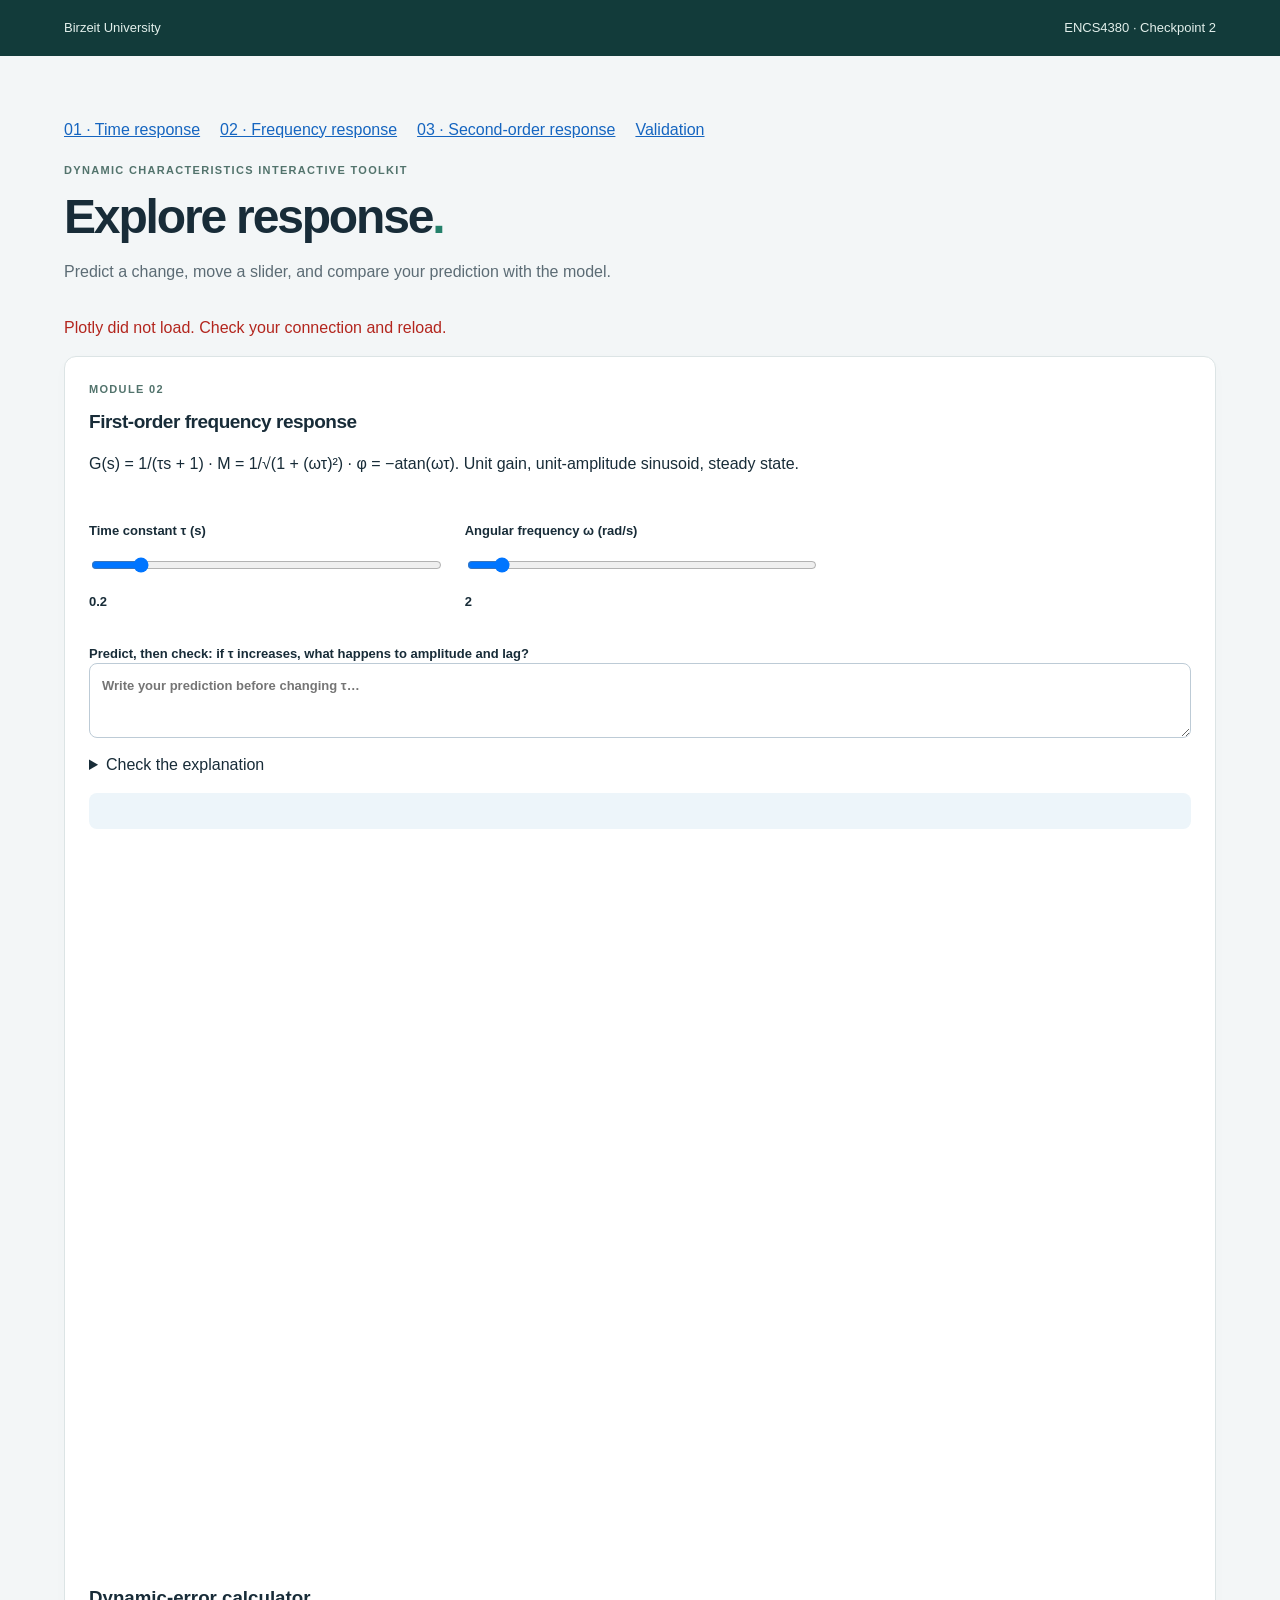
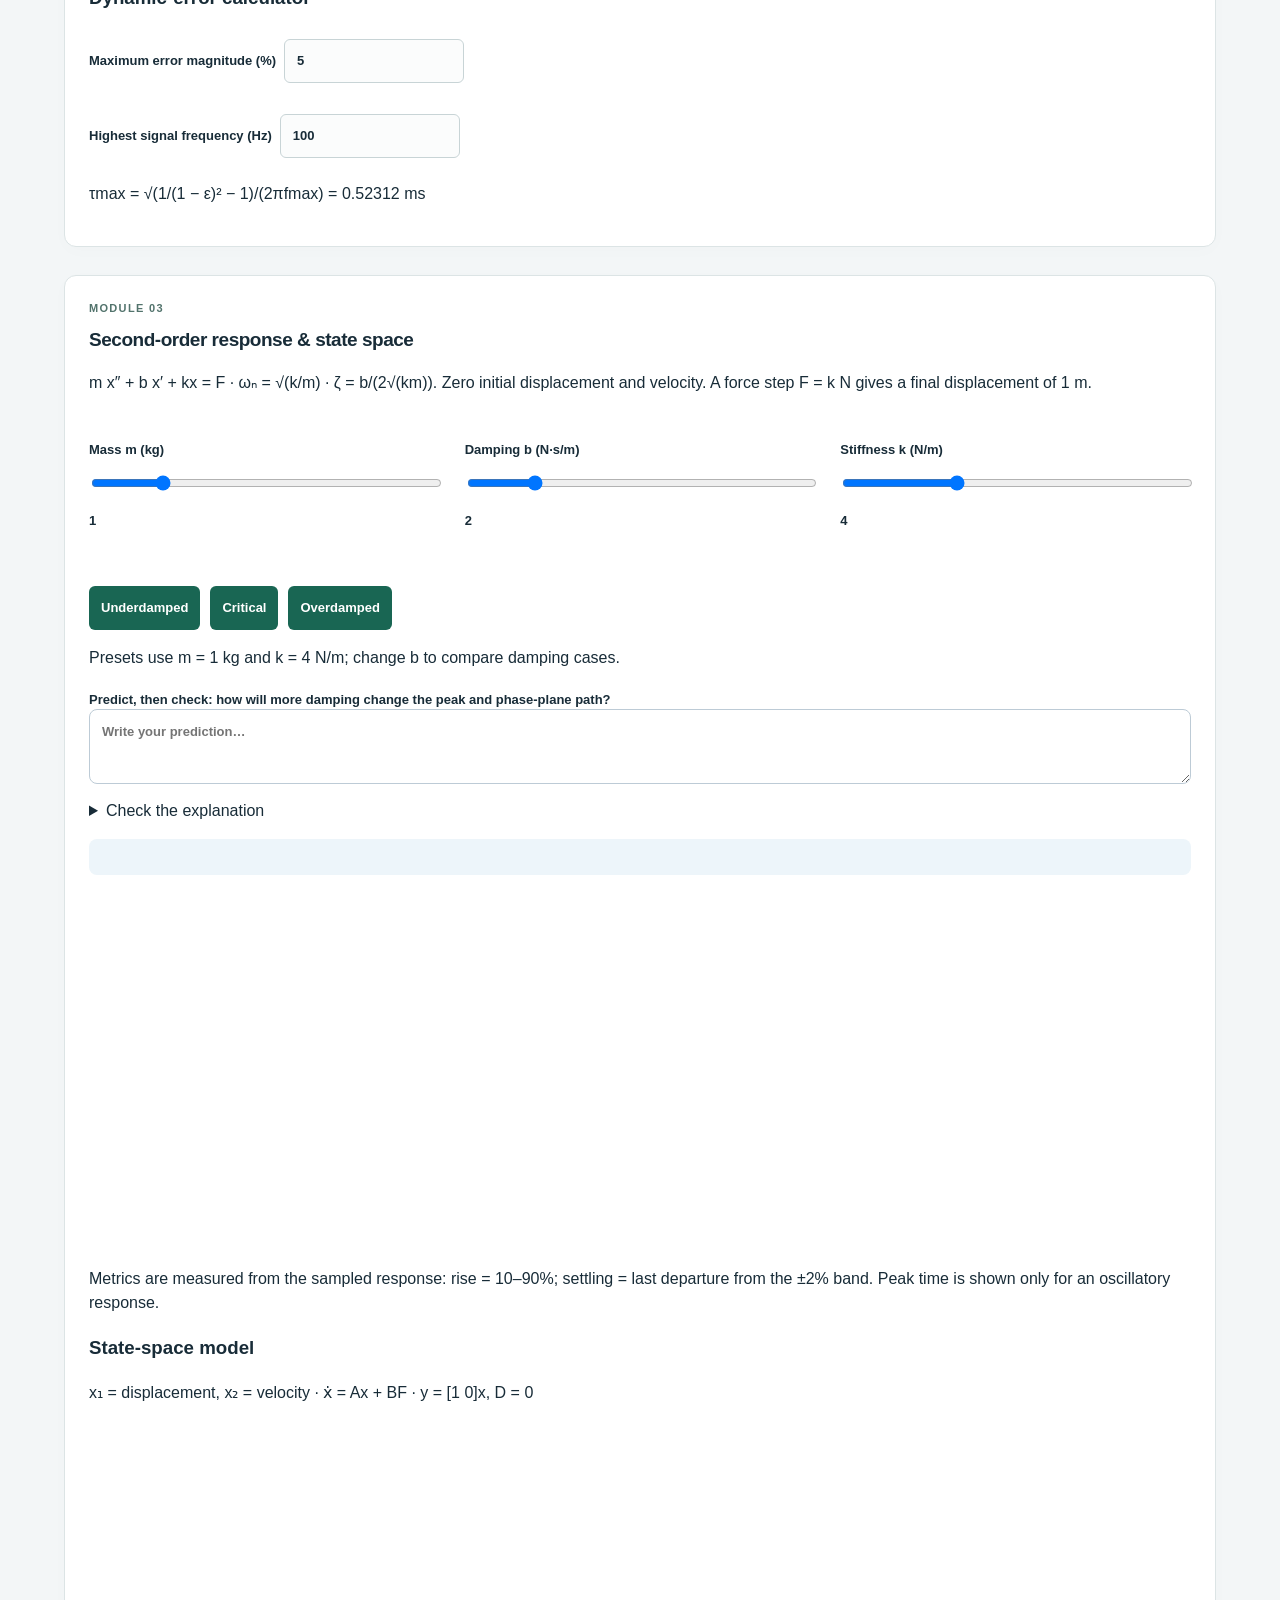
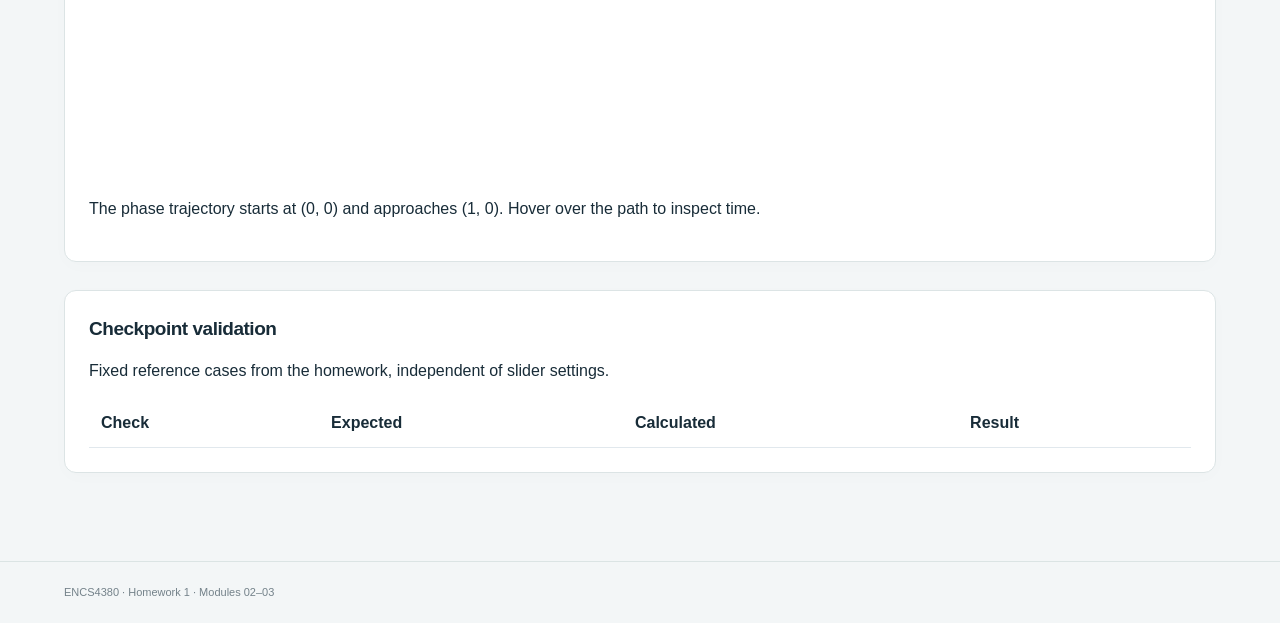
==== checkpoint.html @ 11f48721 "Complete checkpoint 2 frequency and second-order modules" ====
<!doctype html><html lang="en"><head><meta charset="utf-8"><meta name="viewport" content="width=device-width,initial-scale=1"><title>Frequency & second-order response · ENCS4380</title><link rel="stylesheet" href="style.css"><link rel="stylesheet" href="checkpoint.css"><script defer src="https://cdn.plot.ly/plotly-3.1.0.min.js"></script><script defer src="dynamics.js"></script><script defer src="checkpoint.js"></script></head><body><header class="masthead"><span>Birzeit University</span><span>ENCS4380 · Checkpoint 2</span></header><main><nav><a href="index.html">01 · Time response</a><a href="#frequency">02 · Frequency response</a><a href="#second">03 · Second-order response</a><a href="#checks">Validation</a></nav><div class="intro"><p class="eyebrow">Dynamic Characteristics Interactive Toolkit</p><h1>Explore response<span>.</span></h1><p>Predict a change, move a slider, and compare your prediction with the model.</p></div><p id="error" role="alert"></p>
<section id="frequency" class="panel chart"><p class="eyebrow">Module 02</p><h2>First-order frequency response</h2><p>G(s) = 1/(τs + 1) · M = 1/√(1 + (ωτ)²) · φ = −atan(ωτ). Unit gain, unit-amplitude sinusoid, steady state.</p><div class="controls-grid"><label>Time constant τ (s)<input id="ftau" type="range" min="0.01" max="2" step="0.01" value="0.2"><output for="ftau"></output></label><label>Angular frequency ω (rad/s)<input id="omega" type="range" min="0.1" max="40" step="0.1" value="2"><output for="omega"></output></label></div><label>Predict, then check: if τ increases, what happens to amplitude and lag?<textarea placeholder="Write your prediction before changing τ…"></textarea></label><details><summary>Check the explanation</summary><p>Larger τ reduces M and increases the magnitude of the phase lag. The cutoff moves to a lower frequency.</p></details><p id="frequencyMetrics" class="metrics" aria-live="polite"></p><div id="sines" class="graph"></div><div class="two"><div id="bodeMagnitude" class="graph"></div><div id="bodePhase" class="graph"></div></div><h3>Dynamic-error calculator</h3><p id="dynamicError"></p><label>Maximum error magnitude (%)<input id="errorLimit" type="number" min="0.01" max="99" step="0.1" value="5"></label><label>Highest signal frequency (Hz)<input id="maxHz" type="number" min="0.01" step="1" value="100"></label><p id="calculator" aria-live="polite"></p></section>
<section id="second" class="panel chart"><p class="eyebrow">Module 03</p><h2>Second-order response & state space</h2><p>m x″ + b x′ + kx = F · ωₙ = √(k/m) · ζ = b/(2√(km)). Zero initial displacement and velocity. A force step F = k N gives a final displacement of 1 m.</p><div class="controls-grid"><label>Mass m (kg)<input id="mass" type="range" min="0.2" max="5" step="0.1" value="1"><output for="mass"></output></label><label>Damping b (N·s/m)<input id="damping" type="range" min="0.2" max="12" step="0.1" value="2"><output for="damping"></output></label><label>Stiffness k (N/m)<input id="stiffness" type="range" min="0.5" max="12" step="0.1" value="4"><output for="stiffness"></output></label></div><div class="presets"><button data-damping="2">Underdamped</button><button data-damping="4">Critical</button><button data-damping="6">Overdamped</button></div><p>Presets use m = 1 kg and k = 4 N/m; change b to compare damping cases.</p><label>Predict, then check: how will more damping change the peak and phase-plane path?<textarea placeholder="Write your prediction…"></textarea></label><details><summary>Check the explanation</summary><p>Underdamped systems overshoot and spiral toward equilibrium. Critical and overdamped systems do not overshoot; their paths approach equilibrium without spiraling. Excess damping slows the response.</p></details><p id="secondMetrics" class="metrics" aria-live="polite"></p><div id="step" class="graph"></div><p>Metrics are measured from the sampled response: rise = 10–90%; settling = last departure from the ±2% band. Peak time is shown only for an oscillatory response.</p><h3>State-space model</h3><p>x₁ = displacement, x₂ = velocity · ẋ = Ax + BF · y = [1 0]x, D = 0</p><pre id="matrices"></pre><p id="eigenvalues"></p><div class="two"><div id="poles" class="graph"></div><div id="phase" class="graph"></div></div><p>The phase trajectory starts at (0, 0) and approaches (1, 0). Hover over the path to inspect time.</p></section><section id="checks" class="panel chart"><h2>Checkpoint validation</h2><p>Fixed reference cases from the homework, independent of slider settings.</p><div class="table-scroll"><table><thead><tr><th>Check</th><th>Expected</th><th>Calculated</th><th>Result</th></tr></thead><tbody id="validation"></tbody></table></div></section></main><footer>ENCS4380 · Homework 1 · Modules 02–03</footer></body></html>
---- style.css ----
:root{font-family:Inter,Segoe UI,Arial,sans-serif;color:#182c38;background:#f3f6f7;font-synthesis:none;line-height:1.5}*{box-sizing:border-box}body{margin:0}.masthead{background:#123b3a;color:#e2efeb;padding:18px max(5vw,20px);display:flex;justify-content:space-between;font-size:13px;gap:12px}main{max-width:1440px;margin:auto;padding:42px 5vw 60px}.intro{position:relative;margin-bottom:32px}.eyebrow{text-transform:uppercase;letter-spacing:.12em;font-size:11px;font-weight:700;color:#52736c;margin:0 0 10px}h1{font-size:clamp(30px,4vw,48px);letter-spacing:-.045em;line-height:1.13;margin:12px 0 16px}h1 span{color:#24816b}.intro>p:not(.eyebrow){color:#5c6c75;max-width:660px}.checkpoint,.tag{display:inline-block;border:1px solid #cde0d8;background:#edf6f1;color:#27664f;border-radius:5px;padding:5px 9px;font-size:10px;letter-spacing:.07em;font-weight:700}.checkpoint{margin-top:8px}.workspace{display:grid;grid-template-columns:270px minmax(0,1fr);gap:24px;align-items:start}.panel{background:white;border:1px solid #dce4e5;border-radius:12px;box-shadow:0 4px 18px #17372e04}.controls{padding:24px;position:sticky;top:20px}h2{font-size:19px;letter-spacing:-.025em;margin:0 0 8px}.muted{color:#62727a;font-size:13px;margin:0 0 18px}label{display:flex;justify-content:space-between;font-size:13px;font-weight:600;margin:20px 0 7px}label span{color:#53726a}input,select,button{font:inherit;width:100%;border-radius:6px}input,select{border:1px solid #c8d4d6;background:#fbfcfc;padding:10px 12px;color:#182c38;min-height:44px}input:focus-visible,select:focus-visible,button:focus-visible{outline:3px solid #8fd4c3;outline-offset:2px}input[aria-invalid=true]{border-color:#b43b36}small{display:block;color:#74828a;font-size:11px;margin-top:5px}button{background:#196653;border:0;color:white;padding:12px;margin-top:24px;cursor:pointer;display:flex;justify-content:space-between;font-weight:600;font-size:13px}button:hover{background:#124c3e}.model{border-top:1px solid #e3eaea;margin-top:25px;padding-top:22px}.model>span{font-size:10px;letter-spacing:.1em;color:#638078}.model p{font-family:Georgia,serif;font-size:19px}.results{min-width:0;display:grid;gap:22px}.chart,.validation{padding:24px;min-width:0}.section-heading{display:flex;align-items:center;justify-content:space-between;gap:12px}.plot-scroll{overflow-x:auto;max-width:100%}#responsePlot,#errorPlot{width:100%;min-width:560px;min-height:520px}#errorPlot{min-height:650px}.status{color:#52736c;font-size:12px;margin:0}.error{padding:15px;border:1px solid #edbab6;background:#fff0ee;color:#96352f;border-radius:8px;font-size:14px}.validation table{border-collapse:collapse;width:100%;font-size:13px;text-align:left}.validation th,.validation td{border-bottom:1px solid #e6eded;padding:12px 8px}.validation th{font-size:11px;color:#64767d}.table-scroll{overflow:auto}.pass{color:#246a4b;font-weight:700}.fail{color:#a7332e;font-weight:700}.validation-note{font-size:12px;color:#62727a;margin-bottom:0}footer{max-width:1440px;margin:auto;border-top:1px solid #dbe4e4;padding:22px 5vw;font-size:11px;color:#74828a;display:flex;justify-content:space-between;gap:14px}[hidden]{display:none!important}@media(max-width:850px){.workspace{grid-template-columns:1fr}.controls{position:static}form{display:grid;grid-template-columns:1fr}main{padding-top:28px}.masthead,footer{flex-direction:column;gap:4px}.chart,.validation{padding:18px}.plot-scroll{margin-top:12px}.section-heading{align-items:flex-start}}@media(prefers-reduced-motion:no-preference){button{transition:background .15s}}
---- checkpoint.css ----
html{scroll-behavior:smooth}nav{display:flex;gap:20px;flex-wrap:wrap;padding:20px 0}nav a{color:#1565c0}section{margin-bottom:28px;scroll-margin-top:20px}.controls-grid{display:grid;grid-template-columns:repeat(3,minmax(0,1fr));gap:25px;margin:25px 0}.controls-grid label{display:block}input[type=range]{width:100%}output{display:block;font-weight:bold}textarea{display:block;width:100%;min-height:75px;padding:12px;border:1px solid #bdcbd6;border-radius:8px;font:inherit;box-sizing:border-box}details{margin:15px 0}summary{cursor:pointer}.metrics{padding:18px;background:#edf5fa;border-radius:8px;line-height:1.9}.two{display:grid;grid-template-columns:1fr 1fr;min-width:0}.graph{min-width:0;min-height:360px}.presets{display:flex;flex-wrap:wrap;gap:10px}.presets button{width:auto}pre{white-space:pre-wrap;font-size:16px}#error{color:#b3261e}#frequency>label{display:block;margin:15px 0}section input[type=number]{max-width:180px;margin:8px} @media(max-width:750px){.controls-grid,.two{grid-template-columns:1fr}.chart{padding:18px}nav{gap:12px}.graph{min-height:320px}}
#checks table{width:100%;border-collapse:collapse}#checks th,#checks td{padding:12px;text-align:left;border-bottom:1px solid #e1e8ed}#second>label{display:block}
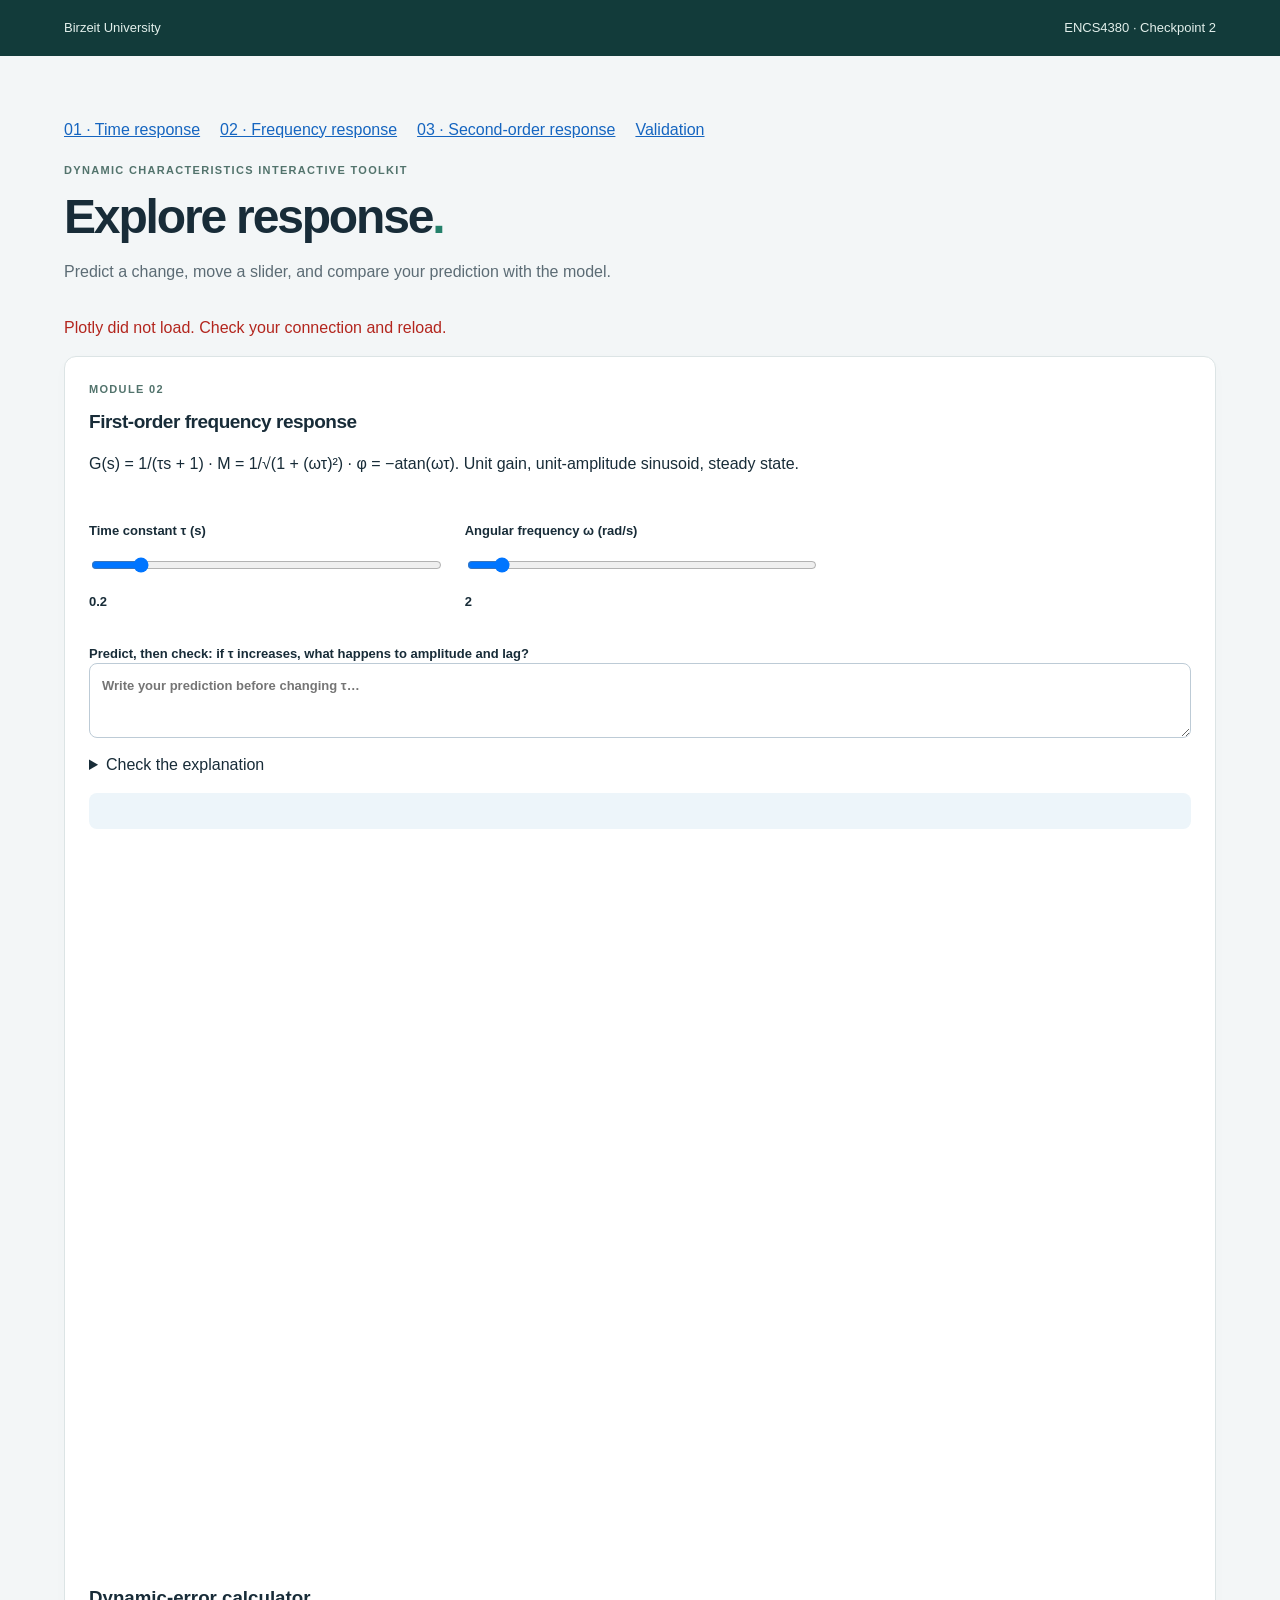
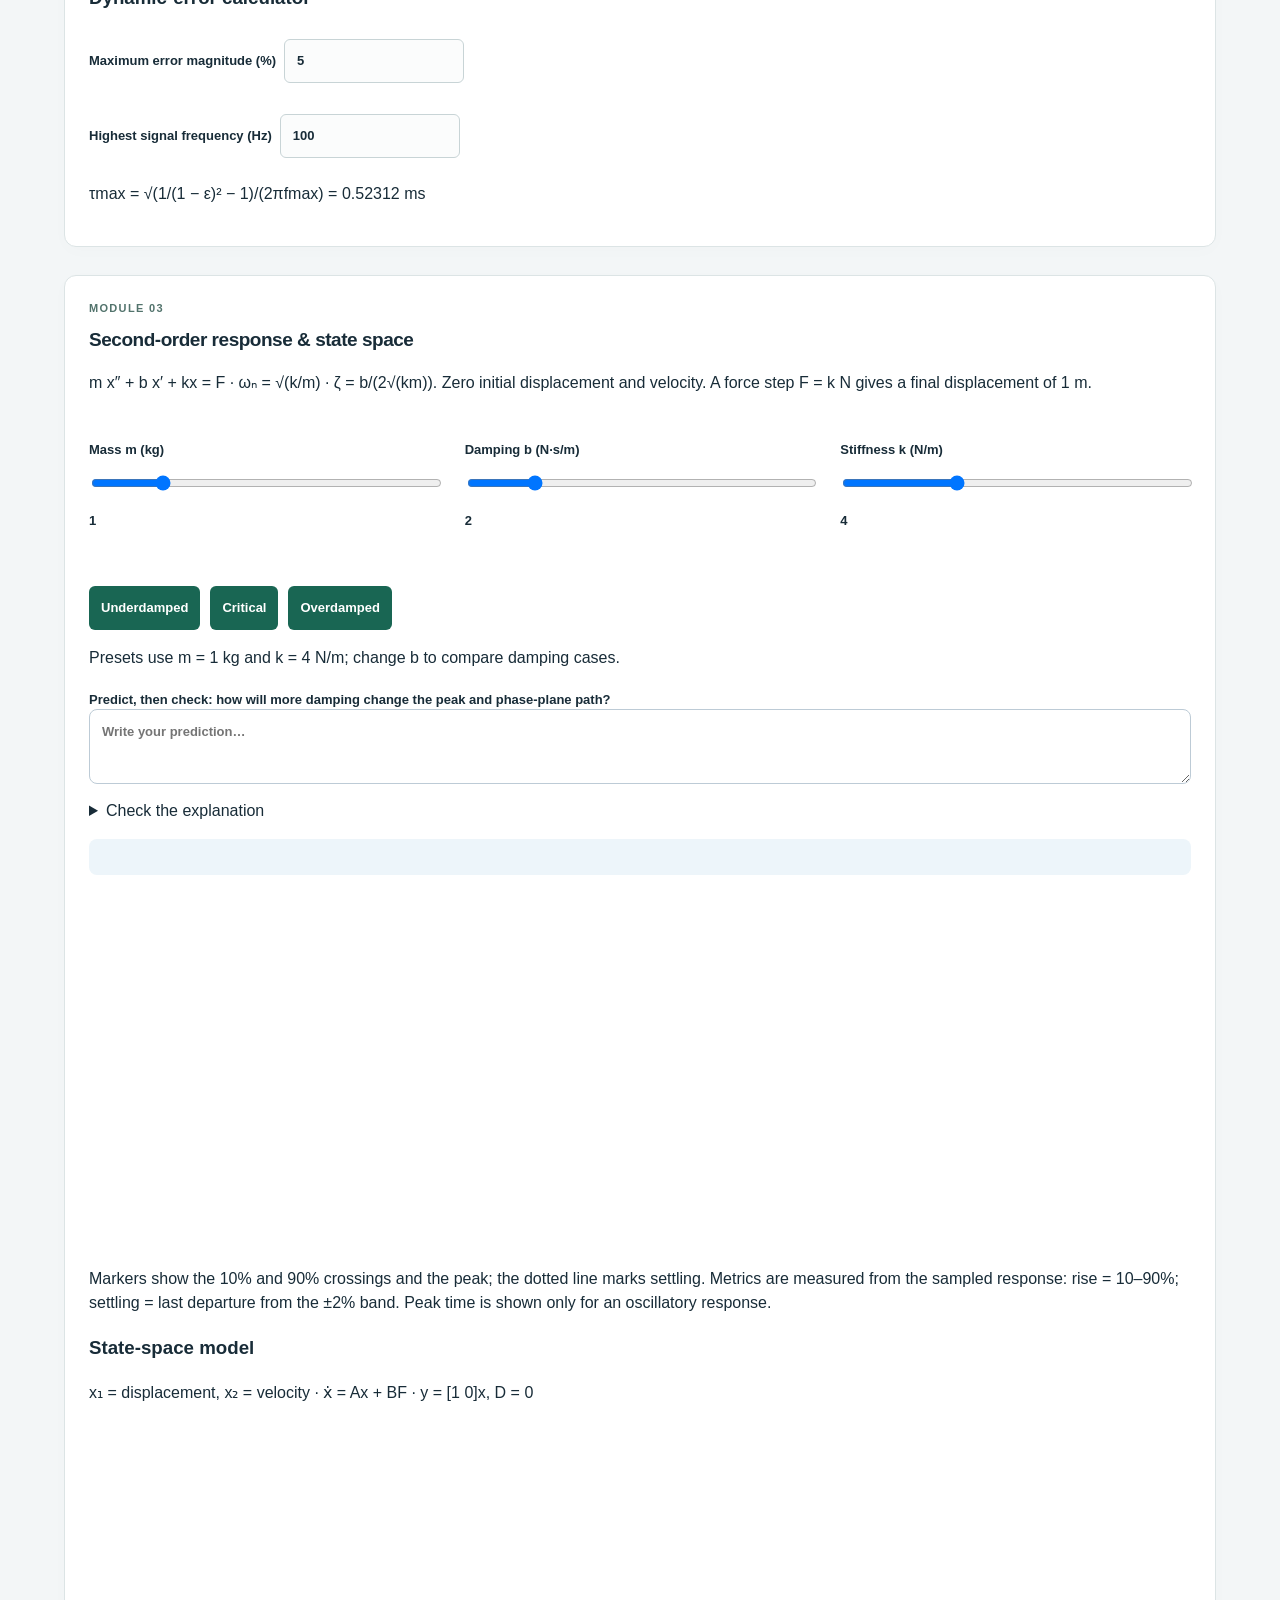
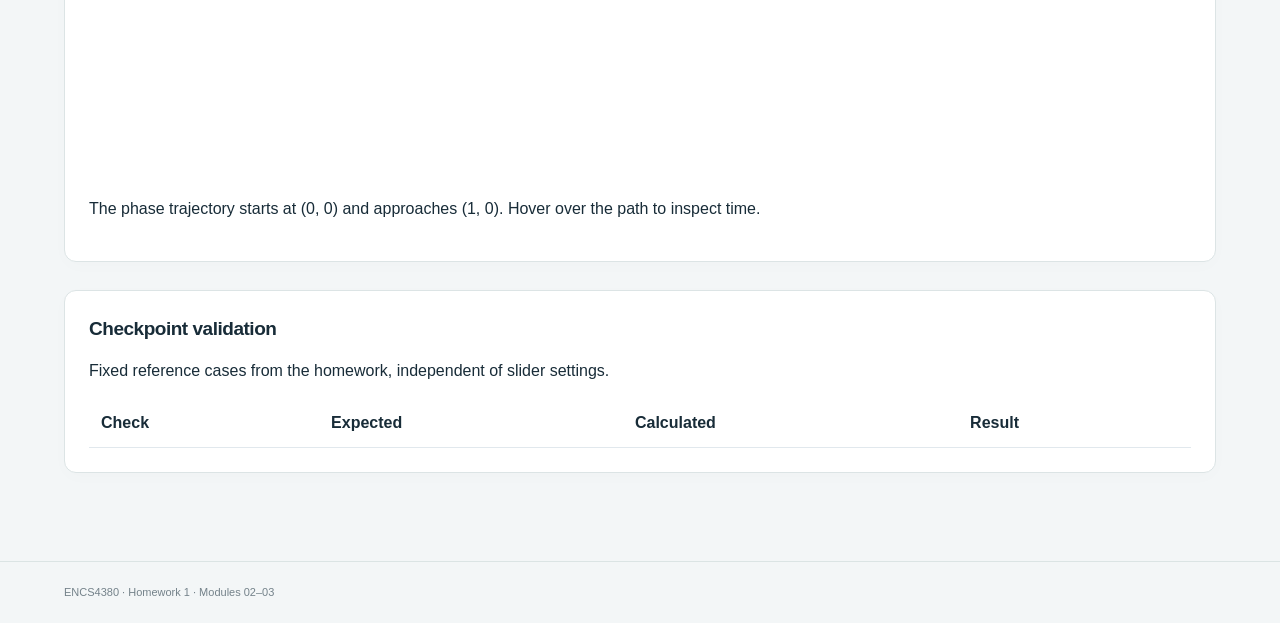
==== commit a86cd6e2: "Complete checkpoint 2 validation and response markers" ====
--- a/checkpoint.html
+++ b/checkpoint.html
@@ -1,3 +1,3 @@
-<!doctype html><html lang="en"><head><meta charset="utf-8"><meta name="viewport" content="width=device-width,initial-scale=1"><title>Frequency & second-order response · ENCS4380</title><link rel="stylesheet" href="style.css"><link rel="stylesheet" href="checkpoint.css"><script defer src="https://cdn.plot.ly/plotly-3.1.0.min.js"></script><script defer src="dynamics.js"></script><script defer src="checkpoint.js"></script></head><body><header class="masthead"><span>Birzeit University</span><span>ENCS4380 · Checkpoint 2</span></header><main><nav><a href="index.html">01 · Time response</a><a href="#frequency">02 · Frequency response</a><a href="#second">03 · Second-order response</a><a href="#checks">Validation</a></nav><div class="intro"><p class="eyebrow">Dynamic Characteristics Interactive Toolkit</p><h1>Explore response<span>.</span></h1><p>Predict a change, move a slider, and compare your prediction with the model.</p></div><p id="error" role="alert"></p>
+<!doctype html><html lang="en"><head><meta charset="utf-8"><meta name="viewport" content="width=device-width,initial-scale=1"><title>Frequency & second-order response · ENCS4380</title><link rel="stylesheet" href="style.css"><link rel="stylesheet" href="checkpoint.css"><script defer src="https://cdn.plot.ly/plotly-3.1.0.min.js"></script><script defer src="physics.js"></script><script defer src="dynamics.js"></script><script defer src="checkpoint.js"></script></head><body><header class="masthead"><span>Birzeit University</span><span>ENCS4380 · Checkpoint 2</span></header><main><nav><a href="index.html">01 · Time response</a><a href="#frequency">02 · Frequency response</a><a href="#second">03 · Second-order response</a><a href="#checks">Validation</a></nav><div class="intro"><p class="eyebrow">Dynamic Characteristics Interactive Toolkit</p><h1>Explore response<span>.</span></h1><p>Predict a change, move a slider, and compare your prediction with the model.</p></div><p id="error" role="alert"></p>
 <section id="frequency" class="panel chart"><p class="eyebrow">Module 02</p><h2>First-order frequency response</h2><p>G(s) = 1/(τs + 1) · M = 1/√(1 + (ωτ)²) · φ = −atan(ωτ). Unit gain, unit-amplitude sinusoid, steady state.</p><div class="controls-grid"><label>Time constant τ (s)<input id="ftau" type="range" min="0.01" max="2" step="0.01" value="0.2"><output for="ftau"></output></label><label>Angular frequency ω (rad/s)<input id="omega" type="range" min="0.1" max="40" step="0.1" value="2"><output for="omega"></output></label></div><label>Predict, then check: if τ increases, what happens to amplitude and lag?<textarea placeholder="Write your prediction before changing τ…"></textarea></label><details><summary>Check the explanation</summary><p>Larger τ reduces M and increases the magnitude of the phase lag. The cutoff moves to a lower frequency.</p></details><p id="frequencyMetrics" class="metrics" aria-live="polite"></p><div id="sines" class="graph"></div><div class="two"><div id="bodeMagnitude" class="graph"></div><div id="bodePhase" class="graph"></div></div><h3>Dynamic-error calculator</h3><p id="dynamicError"></p><label>Maximum error magnitude (%)<input id="errorLimit" type="number" min="0.01" max="99" step="0.1" value="5"></label><label>Highest signal frequency (Hz)<input id="maxHz" type="number" min="0.01" step="1" value="100"></label><p id="calculator" aria-live="polite"></p></section>
-<section id="second" class="panel chart"><p class="eyebrow">Module 03</p><h2>Second-order response & state space</h2><p>m x″ + b x′ + kx = F · ωₙ = √(k/m) · ζ = b/(2√(km)). Zero initial displacement and velocity. A force step F = k N gives a final displacement of 1 m.</p><div class="controls-grid"><label>Mass m (kg)<input id="mass" type="range" min="0.2" max="5" step="0.1" value="1"><output for="mass"></output></label><label>Damping b (N·s/m)<input id="damping" type="range" min="0.2" max="12" step="0.1" value="2"><output for="damping"></output></label><label>Stiffness k (N/m)<input id="stiffness" type="range" min="0.5" max="12" step="0.1" value="4"><output for="stiffness"></output></label></div><div class="presets"><button data-damping="2">Underdamped</button><button data-damping="4">Critical</button><button data-damping="6">Overdamped</button></div><p>Presets use m = 1 kg and k = 4 N/m; change b to compare damping cases.</p><label>Predict, then check: how will more damping change the peak and phase-plane path?<textarea placeholder="Write your prediction…"></textarea></label><details><summary>Check the explanation</summary><p>Underdamped systems overshoot and spiral toward equilibrium. Critical and overdamped systems do not overshoot; their paths approach equilibrium without spiraling. Excess damping slows the response.</p></details><p id="secondMetrics" class="metrics" aria-live="polite"></p><div id="step" class="graph"></div><p>Metrics are measured from the sampled response: rise = 10–90%; settling = last departure from the ±2% band. Peak time is shown only for an oscillatory response.</p><h3>State-space model</h3><p>x₁ = displacement, x₂ = velocity · ẋ = Ax + BF · y = [1 0]x, D = 0</p><pre id="matrices"></pre><p id="eigenvalues"></p><div class="two"><div id="poles" class="graph"></div><div id="phase" class="graph"></div></div><p>The phase trajectory starts at (0, 0) and approaches (1, 0). Hover over the path to inspect time.</p></section><section id="checks" class="panel chart"><h2>Checkpoint validation</h2><p>Fixed reference cases from the homework, independent of slider settings.</p><div class="table-scroll"><table><thead><tr><th>Check</th><th>Expected</th><th>Calculated</th><th>Result</th></tr></thead><tbody id="validation"></tbody></table></div></section></main><footer>ENCS4380 · Homework 1 · Modules 02–03</footer></body></html>+<section id="second" class="panel chart"><p class="eyebrow">Module 03</p><h2>Second-order response & state space</h2><p>m x″ + b x′ + kx = F · ωₙ = √(k/m) · ζ = b/(2√(km)). Zero initial displacement and velocity. A force step F = k N gives a final displacement of 1 m.</p><div class="controls-grid"><label>Mass m (kg)<input id="mass" type="range" min="0.2" max="5" step="0.1" value="1"><output for="mass"></output></label><label>Damping b (N·s/m)<input id="damping" type="range" min="0.2" max="12" step="0.1" value="2"><output for="damping"></output></label><label>Stiffness k (N/m)<input id="stiffness" type="range" min="0.5" max="12" step="0.1" value="4"><output for="stiffness"></output></label></div><div class="presets"><button data-damping="2">Underdamped</button><button data-damping="4">Critical</button><button data-damping="6">Overdamped</button></div><p>Presets use m = 1 kg and k = 4 N/m; change b to compare damping cases.</p><label>Predict, then check: how will more damping change the peak and phase-plane path?<textarea placeholder="Write your prediction…"></textarea></label><details><summary>Check the explanation</summary><p>Underdamped systems overshoot and spiral toward equilibrium. Critical and overdamped systems do not overshoot; their paths approach equilibrium without spiraling. Excess damping slows the response.</p></details><p id="secondMetrics" class="metrics" aria-live="polite"></p><div id="step" class="graph"></div><p>Markers show the 10% and 90% crossings and the peak; the dotted line marks settling. Metrics are measured from the sampled response: rise = 10–90%; settling = last departure from the ±2% band. Peak time is shown only for an oscillatory response.</p><h3>State-space model</h3><p>x₁ = displacement, x₂ = velocity · ẋ = Ax + BF · y = [1 0]x, D = 0</p><pre id="matrices"></pre><p id="eigenvalues"></p><div class="two"><div id="poles" class="graph"></div><div id="phase" class="graph"></div></div><p>The phase trajectory starts at (0, 0) and approaches (1, 0). Hover over the path to inspect time.</p></section><section id="checks" class="panel chart"><h2>Checkpoint validation</h2><p>Fixed reference cases from the homework, independent of slider settings.</p><div class="table-scroll"><table><thead><tr><th>Check</th><th>Expected</th><th>Calculated</th><th>Result</th></tr></thead><tbody id="validation"></tbody></table></div></section></main><footer>ENCS4380 · Homework 1 · Modules 02–03</footer></body></html>
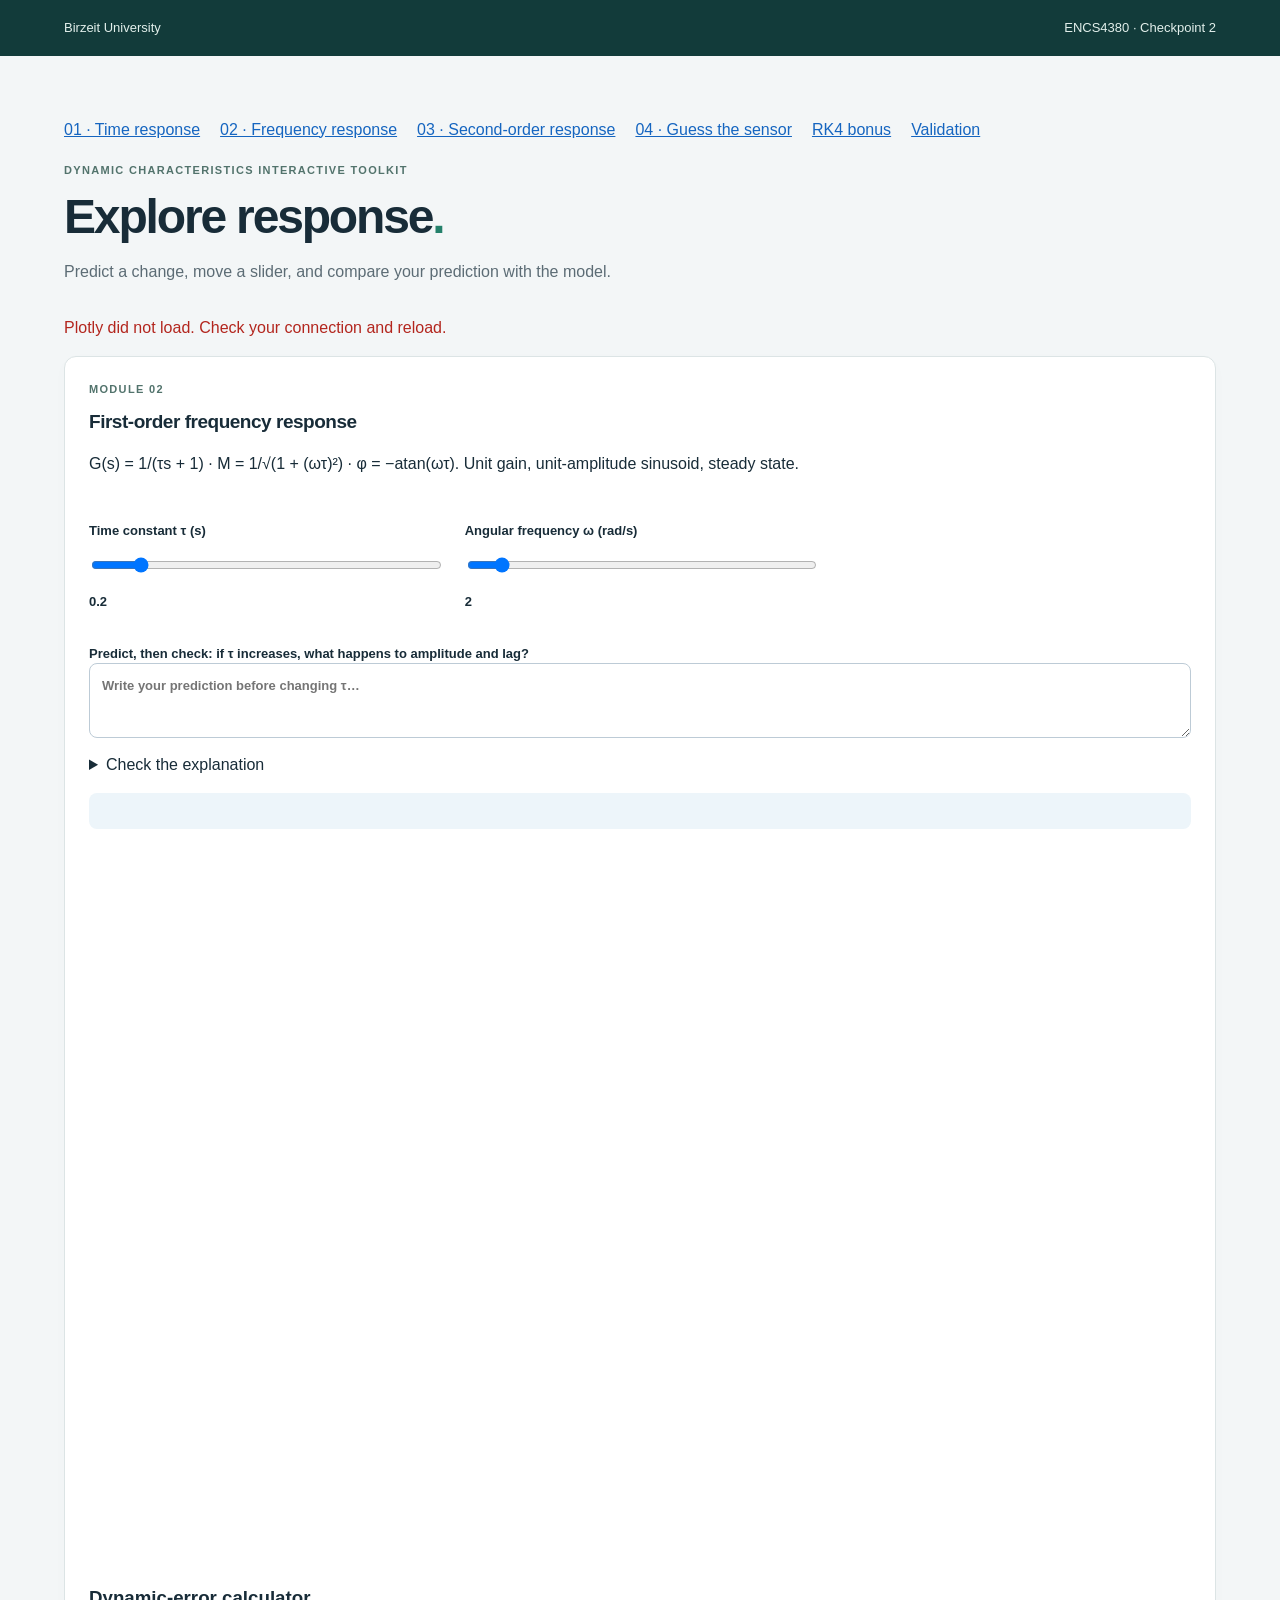
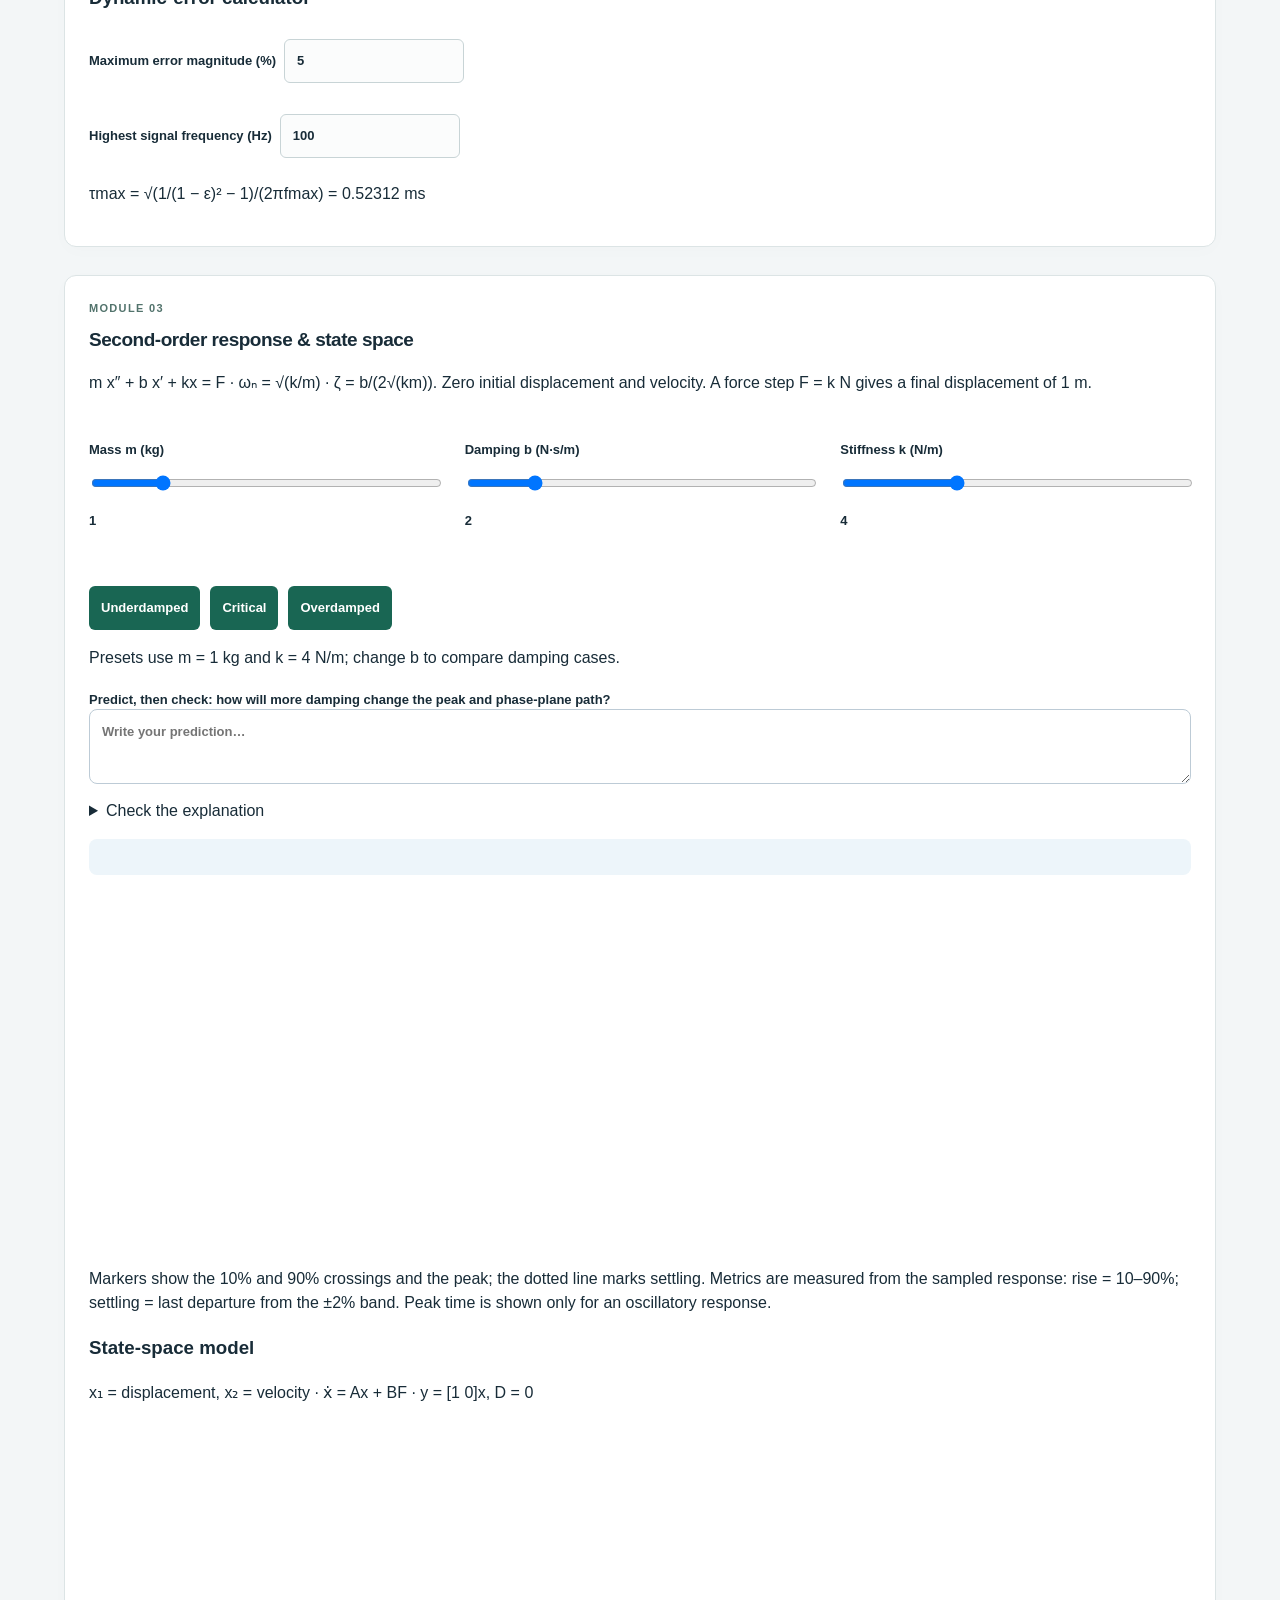
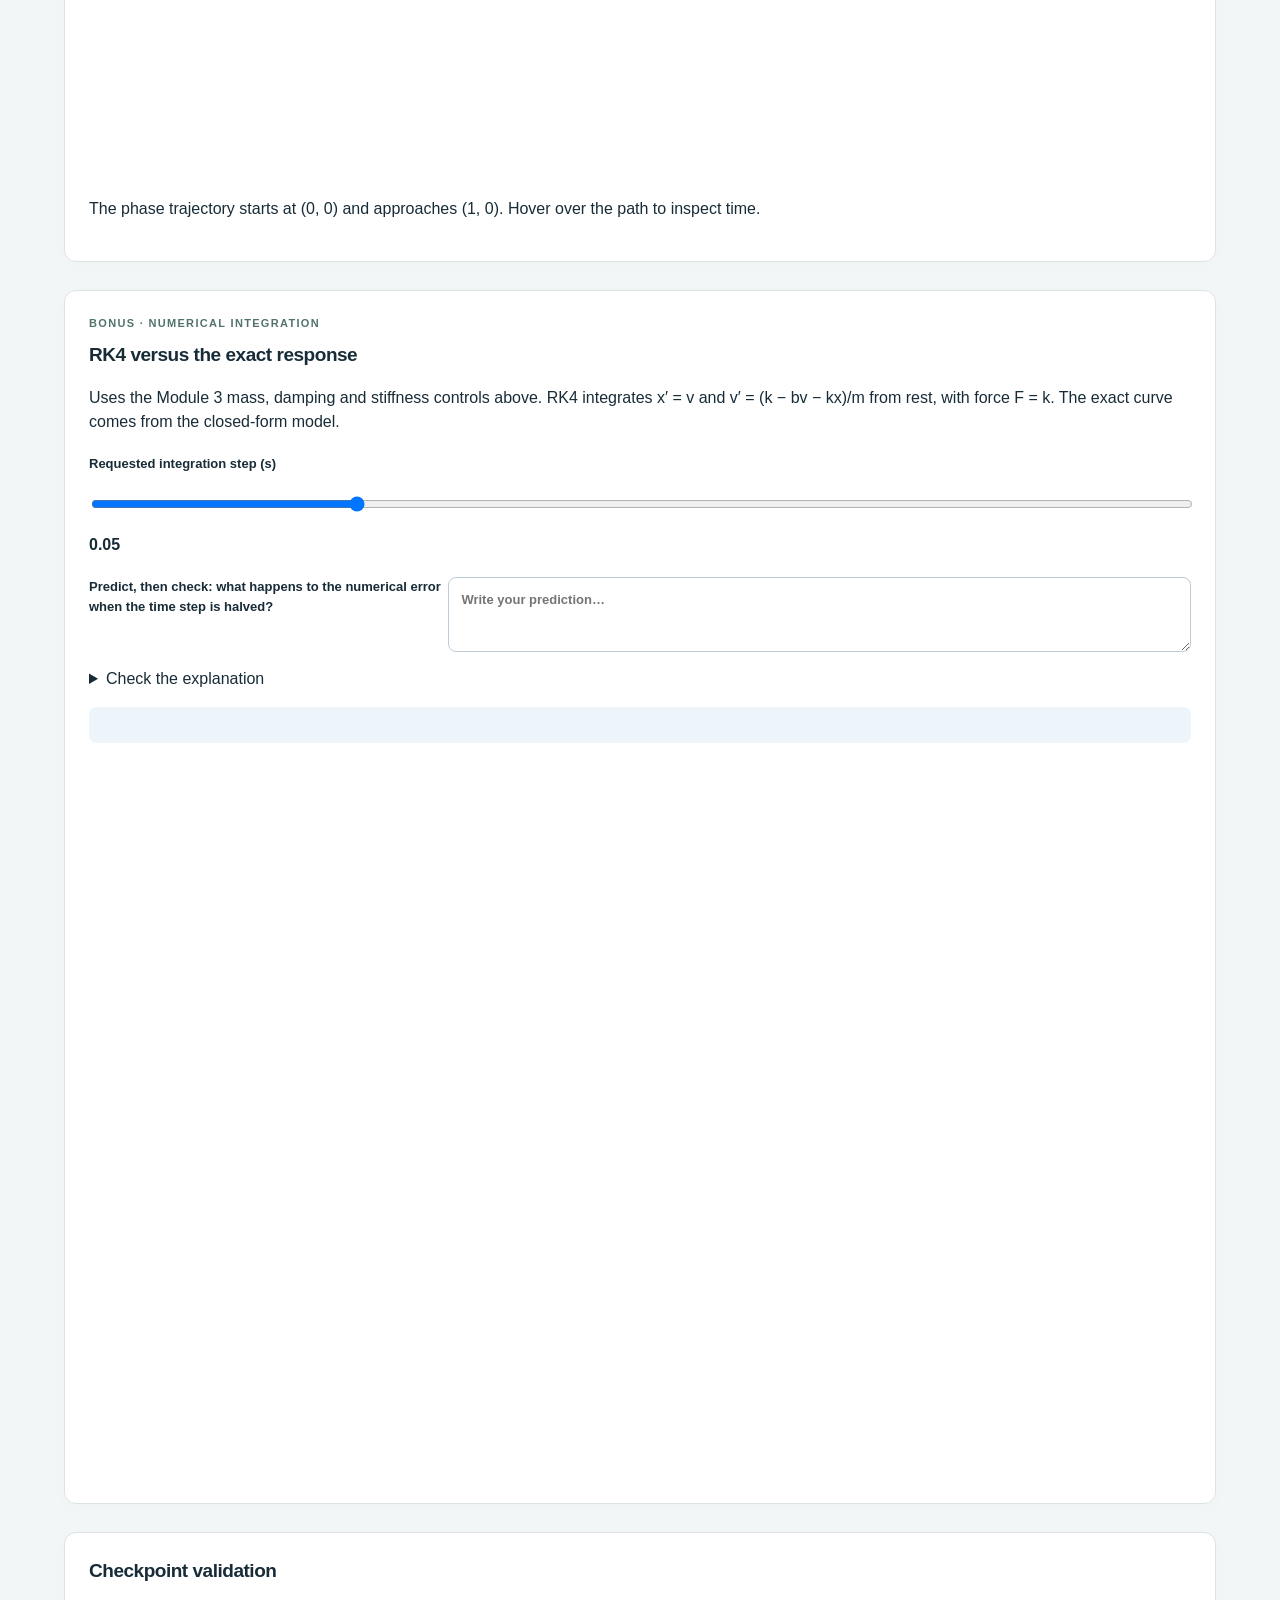
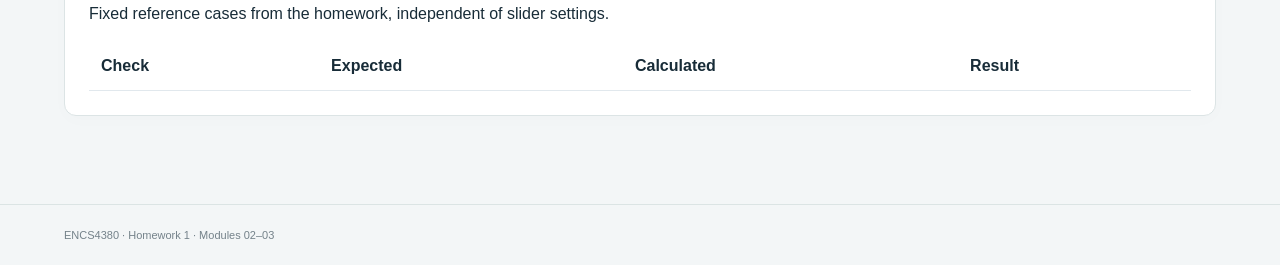
==== commit 5ae045af: "Complete sensor challenge and add RK4 comparison bonus" ====
--- a/checkpoint.html
+++ b/checkpoint.html
@@ -1,3 +1,3 @@
-<!doctype html><html lang="en"><head><meta charset="utf-8"><meta name="viewport" content="width=device-width,initial-scale=1"><title>Frequency & second-order response · ENCS4380</title><link rel="stylesheet" href="style.css"><link rel="stylesheet" href="checkpoint.css"><script defer src="https://cdn.plot.ly/plotly-3.1.0.min.js"></script><script defer src="physics.js"></script><script defer src="dynamics.js"></script><script defer src="checkpoint.js"></script></head><body><header class="masthead"><span>Birzeit University</span><span>ENCS4380 · Checkpoint 2</span></header><main><nav><a href="index.html">01 · Time response</a><a href="#frequency">02 · Frequency response</a><a href="#second">03 · Second-order response</a><a href="#checks">Validation</a></nav><div class="intro"><p class="eyebrow">Dynamic Characteristics Interactive Toolkit</p><h1>Explore response<span>.</span></h1><p>Predict a change, move a slider, and compare your prediction with the model.</p></div><p id="error" role="alert"></p>
+<!doctype html><html lang="en"><head><meta charset="utf-8"><meta name="viewport" content="width=device-width,initial-scale=1"><title>Frequency & second-order response · ENCS4380</title><link rel="stylesheet" href="style.css"><link rel="stylesheet" href="checkpoint.css"><script defer src="https://cdn.plot.ly/plotly-3.1.0.min.js"></script><script defer src="physics.js"></script><script defer src="dynamics.js"></script><script defer src="rk4.js"></script><script defer src="checkpoint.js"></script></head><body><header class="masthead"><span>Birzeit University</span><span>ENCS4380 · Checkpoint 2</span></header><main><nav><a href="index.html">01 · Time response</a><a href="#frequency">02 · Frequency response</a><a href="#second">03 · Second-order response</a><a href="guess.html">04 · Guess the sensor</a><a href="#bonus">RK4 bonus</a><a href="#checks">Validation</a></nav><div class="intro"><p class="eyebrow">Dynamic Characteristics Interactive Toolkit</p><h1>Explore response<span>.</span></h1><p>Predict a change, move a slider, and compare your prediction with the model.</p></div><p id="error" role="alert"></p>
 <section id="frequency" class="panel chart"><p class="eyebrow">Module 02</p><h2>First-order frequency response</h2><p>G(s) = 1/(τs + 1) · M = 1/√(1 + (ωτ)²) · φ = −atan(ωτ). Unit gain, unit-amplitude sinusoid, steady state.</p><div class="controls-grid"><label>Time constant τ (s)<input id="ftau" type="range" min="0.01" max="2" step="0.01" value="0.2"><output for="ftau"></output></label><label>Angular frequency ω (rad/s)<input id="omega" type="range" min="0.1" max="40" step="0.1" value="2"><output for="omega"></output></label></div><label>Predict, then check: if τ increases, what happens to amplitude and lag?<textarea placeholder="Write your prediction before changing τ…"></textarea></label><details><summary>Check the explanation</summary><p>Larger τ reduces M and increases the magnitude of the phase lag. The cutoff moves to a lower frequency.</p></details><p id="frequencyMetrics" class="metrics" aria-live="polite"></p><div id="sines" class="graph"></div><div class="two"><div id="bodeMagnitude" class="graph"></div><div id="bodePhase" class="graph"></div></div><h3>Dynamic-error calculator</h3><p id="dynamicError"></p><label>Maximum error magnitude (%)<input id="errorLimit" type="number" min="0.01" max="99" step="0.1" value="5"></label><label>Highest signal frequency (Hz)<input id="maxHz" type="number" min="0.01" step="1" value="100"></label><p id="calculator" aria-live="polite"></p></section>
-<section id="second" class="panel chart"><p class="eyebrow">Module 03</p><h2>Second-order response & state space</h2><p>m x″ + b x′ + kx = F · ωₙ = √(k/m) · ζ = b/(2√(km)). Zero initial displacement and velocity. A force step F = k N gives a final displacement of 1 m.</p><div class="controls-grid"><label>Mass m (kg)<input id="mass" type="range" min="0.2" max="5" step="0.1" value="1"><output for="mass"></output></label><label>Damping b (N·s/m)<input id="damping" type="range" min="0.2" max="12" step="0.1" value="2"><output for="damping"></output></label><label>Stiffness k (N/m)<input id="stiffness" type="range" min="0.5" max="12" step="0.1" value="4"><output for="stiffness"></output></label></div><div class="presets"><button data-damping="2">Underdamped</button><button data-damping="4">Critical</button><button data-damping="6">Overdamped</button></div><p>Presets use m = 1 kg and k = 4 N/m; change b to compare damping cases.</p><label>Predict, then check: how will more damping change the peak and phase-plane path?<textarea placeholder="Write your prediction…"></textarea></label><details><summary>Check the explanation</summary><p>Underdamped systems overshoot and spiral toward equilibrium. Critical and overdamped systems do not overshoot; their paths approach equilibrium without spiraling. Excess damping slows the response.</p></details><p id="secondMetrics" class="metrics" aria-live="polite"></p><div id="step" class="graph"></div><p>Markers show the 10% and 90% crossings and the peak; the dotted line marks settling. Metrics are measured from the sampled response: rise = 10–90%; settling = last departure from the ±2% band. Peak time is shown only for an oscillatory response.</p><h3>State-space model</h3><p>x₁ = displacement, x₂ = velocity · ẋ = Ax + BF · y = [1 0]x, D = 0</p><pre id="matrices"></pre><p id="eigenvalues"></p><div class="two"><div id="poles" class="graph"></div><div id="phase" class="graph"></div></div><p>The phase trajectory starts at (0, 0) and approaches (1, 0). Hover over the path to inspect time.</p></section><section id="checks" class="panel chart"><h2>Checkpoint validation</h2><p>Fixed reference cases from the homework, independent of slider settings.</p><div class="table-scroll"><table><thead><tr><th>Check</th><th>Expected</th><th>Calculated</th><th>Result</th></tr></thead><tbody id="validation"></tbody></table></div></section></main><footer>ENCS4380 · Homework 1 · Modules 02–03</footer></body></html>+<section id="second" class="panel chart"><p class="eyebrow">Module 03</p><h2>Second-order response & state space</h2><p>m x″ + b x′ + kx = F · ωₙ = √(k/m) · ζ = b/(2√(km)). Zero initial displacement and velocity. A force step F = k N gives a final displacement of 1 m.</p><div class="controls-grid"><label>Mass m (kg)<input id="mass" type="range" min="0.2" max="5" step="0.1" value="1"><output for="mass"></output></label><label>Damping b (N·s/m)<input id="damping" type="range" min="0.2" max="12" step="0.1" value="2"><output for="damping"></output></label><label>Stiffness k (N/m)<input id="stiffness" type="range" min="0.5" max="12" step="0.1" value="4"><output for="stiffness"></output></label></div><div class="presets"><button data-damping="2">Underdamped</button><button data-damping="4">Critical</button><button data-damping="6">Overdamped</button></div><p>Presets use m = 1 kg and k = 4 N/m; change b to compare damping cases.</p><label>Predict, then check: how will more damping change the peak and phase-plane path?<textarea placeholder="Write your prediction…"></textarea></label><details><summary>Check the explanation</summary><p>Underdamped systems overshoot and spiral toward equilibrium. Critical and overdamped systems do not overshoot; their paths approach equilibrium without spiraling. Excess damping slows the response.</p></details><p id="secondMetrics" class="metrics" aria-live="polite"></p><div id="step" class="graph"></div><p>Markers show the 10% and 90% crossings and the peak; the dotted line marks settling. Metrics are measured from the sampled response: rise = 10–90%; settling = last departure from the ±2% band. Peak time is shown only for an oscillatory response.</p><h3>State-space model</h3><p>x₁ = displacement, x₂ = velocity · ẋ = Ax + BF · y = [1 0]x, D = 0</p><pre id="matrices"></pre><p id="eigenvalues"></p><div class="two"><div id="poles" class="graph"></div><div id="phase" class="graph"></div></div><p>The phase trajectory starts at (0, 0) and approaches (1, 0). Hover over the path to inspect time.</p></section><section id="bonus" class="panel chart"><p class="eyebrow">Bonus · Numerical integration</p><h2>RK4 versus the exact response</h2><p>Uses the Module 3 mass, damping and stiffness controls above. RK4 integrates x′ = v and v′ = (k − bv − kx)/m from rest, with force F = k. The exact curve comes from the closed-form model.</p><label for="rkStep">Requested integration step (s)</label><input id="rkStep" type="range" min="0.005" max="0.2" step="0.005" value="0.05"><output for="rkStep"></output><label>Predict, then check: what happens to the numerical error when the time step is halved?<textarea placeholder="Write your prediction…"></textarea></label><details><summary>Check the explanation</summary><p>RK4 averages four derivative estimates per step with weights 1, 2, 2, 1. Its global error is fourth order: halving a sufficiently small step typically reduces error by about 16. A stability cap automatically reduces steps for fast modes. At very small errors, floating-point rounding dominates.</p></details><p id="rkMetrics" class="metrics" aria-live="polite"></p><div id="rkComparison" class="graph"></div><div id="rkError" class="graph"></div></section><section id="checks" class="panel chart"><h2>Checkpoint validation</h2><p>Fixed reference cases from the homework, independent of slider settings.</p><div class="table-scroll"><table><thead><tr><th>Check</th><th>Expected</th><th>Calculated</th><th>Result</th></tr></thead><tbody id="validation"></tbody></table></div></section></main><footer>ENCS4380 · Homework 1 · Modules 02–03</footer></body></html>
